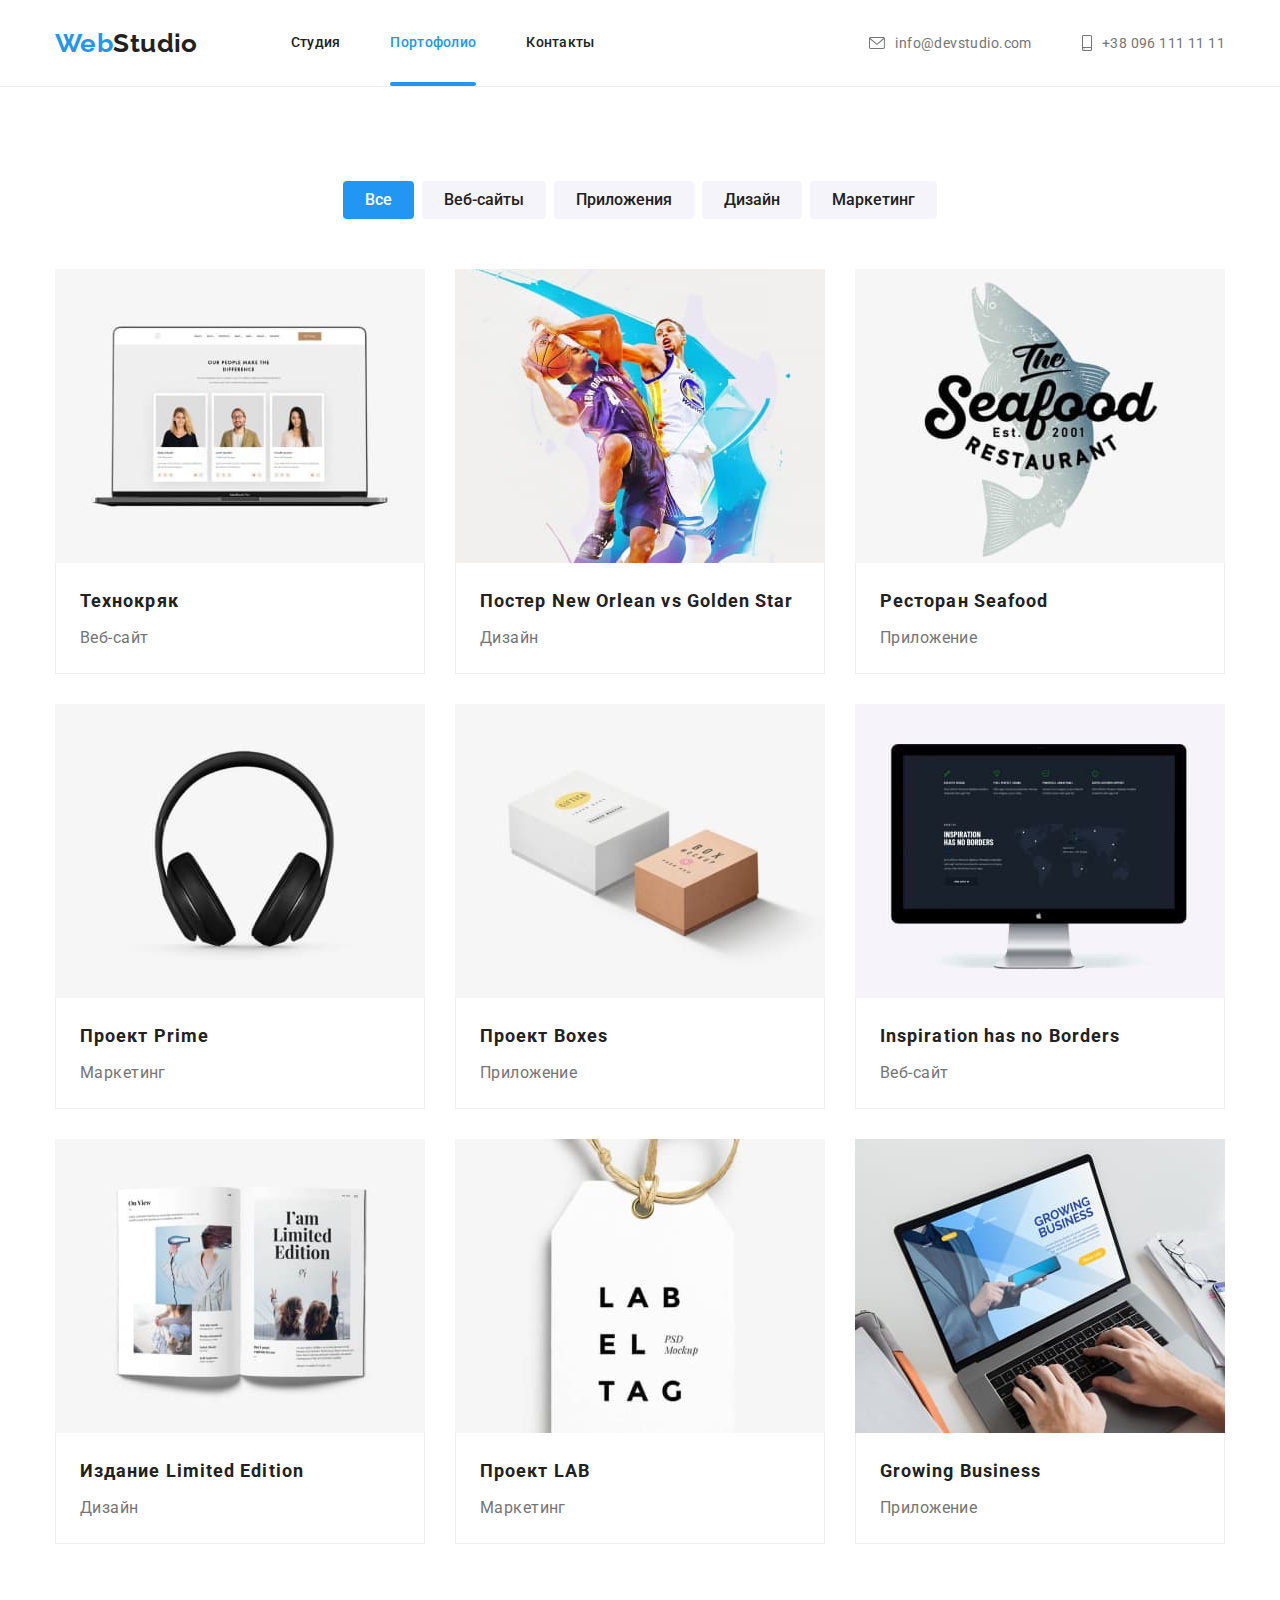
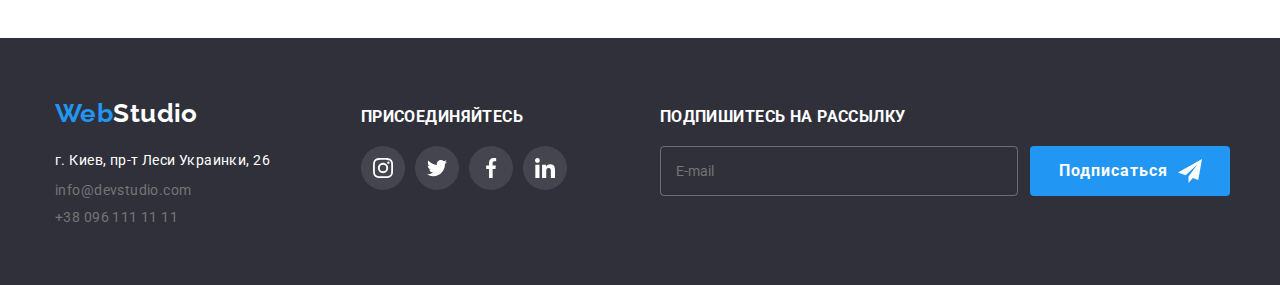
==== portfolio.html @ 889b4011 "Initial commit" ====
<!DOCTYPE html>
<html lang="ru">
  <head>
    <meta charset="UTF-8" />
    <meta http-equiv="X-UA-Compatible" content="IE=edge" />
    <meta name="viewport" content="width=device-width, initial-scale=1.0" />
    <title>goit-markup-hw-07</title>

    <link rel="preconnect" href="https://fonts.googleapis.com" />
    <link rel="preconnect" href="https://fonts.gstatic.com" crossorigin />
    <link
      href="https://fonts.googleapis.com/css2?family=Raleway:wght@700&family=Roboto:wght@400;500;700;900&display=swap"
      rel="stylesheet"
    />
    <link
      rel="stylesheet"
      href="https://cdnjs.cloudflare.com/ajax/libs/modern-normalize/1.1.0/modern-normalize.min.css"
    />
    <link rel="stylesheet" href="css/main.min.css" />
  </head>
  <body>
    <header class="header-container" >
      <div class="header main-container">
      <a class="header__logo header-logo" href="./index.html"
        >Web<span class="header__logo--header">Studio</span></a
      >
      <ul class="nav-header">
        <li class="nav-header__item ">
          <a
            class="nav-header__link "
            href="./index.html"
            >Студия</a
          >
        </li>
        <li class="nav-header__item nav-header__item--current">
          <a class="nav-header__link nav-header__link--current" href="./portfolio.html">Портофолио</a>
        </li>
        <li class="nav-header__item">
          <a class="nav-header__link" href="#">Контакты</a>
        </li>
      </ul>
      <ul class="contacts">
        <li class="contacts__item">
          <a
            class="contacts__link contacts-link--primary-color"
            href="mailto:info@devstudio.com"
            ><svg class="contacts__icon" width="16" height="12">
              <use href="./images/icons.svg#icon-mail"></use>
            </svg>info@devstudio.com</a>
        </li>
        <li class="contacts__item">
          <a
            class="contacts__link contacts-link--primary-color"
            href="tel:+380961111111">
            <svg class="contacts__icon" width="10" height="16">
              <use href="./images/icons.svg#icon-smartphone"></use>
            </svg>
            +38 096 111 11 11</a>
        </li>
      </ul>
      </div>
    </header>
    <main>
      <section class="section">
        <div class="main-container">
        <h1 class="hidden">Примеры работ</h1>
        <ul class="filter-button-list">
          <li class="filter-button__item">
            <button class="btn filter-button filter-button--active" type="button">
              Все</button>
          </li>
          <li class="filter-button__item">
            <button class="btn filter-button" type="button">
              Веб-сайты</button>
          </li>
          <li class="filter-button__item">
            <button class="btn filter-button" type="button">
              Приложения</button>
          </li>
          <li class="filter-button__item">
            <button class="btn filter-button" type="button">
              Дизайн</button>
          </li>
          <li class="filter-button__item">
            <button class="btn filter-button" type="button">
              Маркетинг</button>
          </li>
        </ul>
        <ul class="filter">
          <li class="filter-item ">
           <div class="submenu">
              <img
                class="submenu__img"
                src="./images/techno.jpg"
                alt="Технокряк"
                width="370"
              />
              <p class="submenu__text">
                Ресурс предлагает комплексные предложения с разным уровнем
                функционала и сервисов. Все это позволит посетителю получить
                исчерпывающие сведения о компании или частном лице.
              </p>
            </div>
            <div class="filter-item-text__container">
              <h3 class="filter__title">Технокряк</h3>
              <p class="filter__text">Веб-сайт</p>
            </div>
         </li>
         <li class="filter-item ">
          <div class="submenu">
             <img
             class="submenu__img"
             src="./images/new-orlean.jpg"
             alt="Постер New Orlean"
             width="370"
             />
             <p class="submenu__text">
              Ресурс предлагает комплексные предложения с разным уровнем
              функционала и сервисов. Все это позволит посетителю получить
              исчерпывающие сведения о компании или частном лице.
             </p>
           </div>
           <div class="filter-item-text__container">
             <h3 class="filter__title">Постер New Orlean vs Golden Star</h3>
             <p class="filter__text">Дизайн</p>
           </div>
        </li>
        <li class="filter-item ">
          <div class="submenu">
             <img
             class="submenu__img"
             src="./images/seafood.jpg"
             alt="Ресторан Seafood"
             width="370"
             />
             <p class="submenu__text">
              Ресурс предлагает комплексные предложения с разным уровнем
              функционала и сервисов. Все это позволит посетителю получить
              исчерпывающие сведения о компании или частном лице.
             </p>
           </div>
           <div class="filter-item-text__container">
             <h3 class="filter__title">Ресторан Seafood</h3>
             <p class="filter__text">Приложение</p>
           </div>
        </li>
        <li class="filter-item ">
          <div class="submenu">
             <img
             class="submenu__img"
             src="./images/prime.jpg"
             alt="Наушники Prime"
             width="370"
             />
             <p class="submenu__text">
              Ресурс предлагает комплексные предложения с разным уровнем
              функционала и сервисов. Все это позволит посетителю получить
              исчерпывающие сведения о компании или частном лице.
             </p>
           </div>
           <div class="filter-item-text__container">
             <h3 class="filter__title">Проект Prime</h3>
             <p class="filter__text">Маркетинг</p>
           </div>
        </li>
        <li class="filter-item ">
          <div class="submenu">
             <img
             class="submenu__img"
             src="./images/boxes.jpg"
             alt="Проект Boxes"
             width="370"
             />
             <p class="submenu__text">
              Ресурс предлагает комплексные предложения с разным уровнем
              функционала и сервисов. Все это позволит посетителю получить
              исчерпывающие сведения о компании или частном лице.
             </p>
           </div>
           <div class="filter-item-text__container">
             <h3 class="filter__title">Проект Boxes</h3>
             <p class="filter__text">Приложение</p>
           </div>
        </li>
        <li class="filter-item ">
          <div class="submenu">
             <img
             class="submenu__img"
             src="./images/inspiration.jpg"
             alt="Inspiration"
             width="370"
             />
             <p class="submenu__text">
              Ресурс предлагает комплексные предложения с разным уровнем
              функционала и сервисов. Все это позволит посетителю получить
              исчерпывающие сведения о компании или частном лице.
             </p>
           </div>
           <div class="filter-item-text__container">
             <h3 class="filter__title">Inspiration has no Borders</h3>
             <p class="filter__text">Веб-сайт</p>
           </div>
        </li>
        <li class="filter-item ">
          <div class="submenu">
             <img
             class="submenu__img"
             src="./images/limited.jpg"
             alt="Издание Limited"
             width="370"
             />
             <p class="submenu__text">
              Ресурс предлагает комплексные предложения с разным уровнем
              функционала и сервисов. Все это позволит посетителю получить
              исчерпывающие сведения о компании или частном лице.
             </p>
           </div>
           <div class="filter-item-text__container">
             <h3 class="filter__title">Издание Limited Edition</h3>
             <p class="filter__text">Дизайн</p>
           </div>
        </li>
        <li class="filter-item">
          <div class="submenu">
             <img
             class="submenu__img"
             src="./images/lab.jpg"
             alt="Lab"
             width="370"
             />
             <p class="submenu__text">
              Ресурс предлагает комплексные предложения с разным уровнем
              функционала и сервисов. Все это позволит посетителю получить
              исчерпывающие сведения о компании или частном лице.
             </p>
           </div>
           <div class="filter-item-text__container">
             <h3 class="filter__title">Проект LAB</h3>
             <p class="filter__text">Маркетинг</p>
           </div>
        </li>
        <li class="filter-item ">
          <div class="submenu">
             <img
             class="submenu__img"
             src="./images/growing.jpg"
             alt="Growing"
             width="370"
             />
             <p class="submenu__text">
              Ресурс предлагает комплексные предложения с разным уровнем
              функционала и сервисов. Все это позволит посетителю получить
              исчерпывающие сведения о компании или частном лице.
             </p>
           </div>
           <div class="filter-item-text__container">
             <h3 class="filter__title">Growing Business</h3>
             <p class="filter__text">Приложение</p>
           </div>
        </li>
        </ul>
      </div>
      </section>
    </main>
    <footer class="footer">
      <div class="main-container footer-container"> 
        <div class="footer__left">
        <a class="header__logo header-logo footer_logo" href="./index.html"
          >Web<span class="header__logo--footer">Studio</span></a>
          <address class="adress">
            <ul  class="adress__list">
              <li class="adress__item">
                <a
                  class="address__link contacts-link--secondary-color"
                  href="https://goo.gl/maps/z2ZEgG6TqX1STKma6"
                  target="_blank"
                  rel="noopener
            noreferrer"
                >
                  г. Киев, пр-т Леси Украинки, 26
                </a>
              </li>
              <li class="adress__item">
                <a
                class="contacts__link 
                footer__link"
                href="mailto:info@devstudio.com">
                info@devstudio.com
              </a>
              </li>
              <li class="adress__item">
                <a class="contacts__link 
                footer__link" href="tel:+380961111111">
              +38 096 111 11 11
              </a>
              </li>
            </ul>
          </address>
      </div>
      <div class="subscribe-container">
        <h3 class="subscribe__title">Присоединяйтесь</h3>
        <ul class="social">
          <li class="social__items">
            <a class="social__links social__links--border" href="">
              <svg class="icons footer__icons--fill" width="20" height="20">
                <use href="./images/icons.svg#icon-instagram"></use>
              </svg>
            </a>
          </li>
          <li class="social__items">
              <a class="social__links social__links--border" href="">
                <svg class="icons footer__icons--fill" width="20" height="20">
                  <use href="./images/icons.svg#icon-twitter"></use>
                </svg>
              </a>
            </li>
            <li class="social__items">
              <a class="social__links social__links--border" href="">
                <svg class="icons footer__icons--fill" width="20" height="20">
                  <use href="./images/icons.svg#icon-facebook"></use>
                </svg>
              </a>
            </li>
            <li class="social__items">
              <a class="social__links social__links--border" href="">
              <svg class="icons footer__icons--fill" width="20" height="20">
                <use href="./images/icons.svg#icon-linkedin"></use>
              </svg>
            </a>
          </li>
        </ul>
      </div>
      <div class="form-container">
        <h3 class="subscribe__title">Подпишитесь на рассылку</h3>
        <form class="footer-form">
          <label class="footer-form__label">
            <input
              class="footer-form__input"
              type="email"
              name="user-mail"
              placeholder="E-mail"
            />
          </label>
          <button class="btn form__button" type="submit">
            <span class="button__text">Подписаться</span>
            <svg class="button__icon" width="24" height="24">
              <use href="./images/icons.svg#icon-telegram"></use>
            </svg>
          </button>
        </form>
      </div>
      </div>
      </footer>
  </body>
</html>
---- css/main.min.css ----
body{margin:0;font-family:"Roboto",sans-serif;font-size:14px;color:#212121;background-color:#ffffff;letter-spacing:0.03em}h1,h2,h3,h4,h5,h6,p{margin-top:0}a{margin:0;padding:0;text-decoration:none}ul{list-style-type:none;margin:0;padding:0}.icon{fill:currentColor}li{padding:0;margin:0}.main-container{width:1200px;padding-left:15px;padding-right:15px;margin:0 auto}.header-container{border-bottom:1px solid #ececec}.header{display:flex;align-items:center}.header-logo{padding-top:25px;padding-bottom:25px;margin-right:93px}.header__logo{display:block;font-family:Raleway;font-weight:700;font-size:26px;line-height:1.19;text-align:left;color:#2196f3}.header__logo--header{color:#212121}.nav-header{display:flex;justify-items:center;align-items:center}.nav-header__item:not(:last-child){margin-right:50px}.nav-header__link{display:flex;padding-top:35px;padding-bottom:35px;font-weight:500;font-size:14px;line-height:1.14;text-align:left;letter-spacing:0.02em;color:#212121;transition:color 250ms cubic-bezier(0.4, 0, 0.2, 1)}.nav-header__link--current{flex-direction:column;position:relative;color:#2196f3;font-weight:500}.nav-header__link--current::after{content:'';position:absolute;bottom:0;width:100%;height:4px;background-color:#2196f3;border-radius:2px}.nav-header__link:hover,.nav-header__link:focus{color:#2196f3}.contacts{display:flex;justify-content:space-between;align-items:center;margin-left:auto}.contacts__item{display:flex;align-items:center;justify-content:center}.contacts__item:not(:last-child){margin-right:50px}.contacts__link{display:inline-flex;align-items:center;padding:32px 0}.contacts-link--primary-color{color:#757575;transition:color 250ms cubic-bezier(0.4, 0, 0.2, 1)}.contacts__icon{fill:currentColor;margin-right:10px}.contacts__link:hover,.contacts__link:focus{color:#2196f3}.hero-section{max-width:1600px;margin:0 auto;background:linear-gradient(rgba(47,48,58,0.4), rgba(47,48,58,0.4)),url("../images/hero-background.jpg");background-repeat:no-repeat;background-size:cover;background-position:top;padding:200px 0;text-align:center}.hero__title{color:#ffffff;font-size:44px;font-weight:900;text-transform:uppercase;line-height:1.36;text-align:center;letter-spacing:0.06em;margin-left:auto;margin-right:auto;margin-bottom:30px;width:696px}.btn{border-radius:4px;cursor:pointer;border:none}.hero__btn{width:200px;height:50px}.hero__btn--colors-fonts{background-color:#2196f3;color:white;font-size:16px;font-weight:700;line-height:1.87;letter-spacing:0.06em;transition:background-color 250ms cubic-bezier(0.4, 0, 0.2, 1)}.hero__btn:hover,.hero__btn:focus{background-color:#188ce8}.benefits{display:flex;justify-content:center;align-items:center}.hidden{appearance:none;position:absolute;position:absolute;white-space:nowrap;width:1px;height:1px;overflow:hidden;border:0;padding:0;clip:rect(0 0 0 0);clip-path:inset(50%);margin:-1px}.benefits-section{text-align:center;padding-top:94px}.benefits__items:not(:last-child){margin-right:30px}.benefits__container{display:flex;width:270px;height:120px;background-color:#f5f4fa;margin-bottom:30px;justify-content:center;align-items:center}.benefits__title{font-size:14px;text-transform:uppercase;line-height:1.14;text-align:left;margin-bottom:10px}.benefits__text{color:#757575;line-height:1.71;text-align:left}.section{padding:94px 0}.section__title--big{font-size:36px;text-align:center;line-height:1.16;margin-bottom:50px}.section__title{display:flex;margin-bottom:50px;align-items:center;margin:0 auto;font-size:14px;line-height:1.16;text-align:center}.section__title--tranform{text-transform:uppercase;color:#ffffff}.section__list{display:flex;justify-content:center}.section__item:not(:last-child){margin-right:30px}.section__item{position:relative}.section__img{display:block}.section__container{display:flex;position:absolute;bottom:0;width:100%;height:70px;background-color:rgba(47,48,58,0.8)}.team{background-color:#f5f4fa;padding-top:94px;padding-bottom:94px}.team__list{display:flex;justify-content:center}.team__item{border-bottom-left-radius:4px;border-bottom-right-radius:4px;background-color:#ffffff;box-shadow:0px 1px 3px rgba(0,0,0,0.12),0px 1px 1px rgba(0,0,0,0.14),0px 2px 1px rgba(0,0,0,0.2)}.team__container{padding:30px}.team__item:not(:last-child){margin-right:30px}.section__title--team{color:#212121;font-size:16px;text-align:center;font-weight:500;line-height:1.16;margin-bottom:10px}.section__text{color:#757575;font-size:16px;font-weight:400;text-align:center;line-height:1.18}.social{display:flex;justify-content:center;margin-top:16px}.social__items:not(:last-child){margin-right:10px}.social__links{display:flex;width:44px;height:44px;justify-content:center;align-items:center;outline-style:none;border-style:none;border-radius:50%;transition-property:background-color;transition-duration:250ms;transition-timing-function:cubic-bezier(0.4, 0, 0.2, 1)}.icons{fill:#afb1b8}.social__links:hover,.social__links:focus{outline-style:none;border-style:none;border-radius:50%;background-color:#2196f3}.social__links:hover .icons,.social__links:focus .icons{fill:#ffffff}.clients__list{display:flex;justify-content:center}.clients__item:not(:last-child){margin-right:30px}.clients__link{display:flex;width:170px;height:92px;justify-content:center;align-items:center;border:1px solid #afb1b8;border-radius:2px;transition-property:border-color;transition-duration:250ms;transition-timing-function:cubic-bezier(0.4, 0, 0.2, 1)}.clients__icon{fill:#afb1b8;transition-property:fill;transition-duration:250ms;transition-timing-function:cubic-bezier(0.4, 0, 0.2, 1)}.clients__link:hover,.clients__link:focus{border-color:#2196f3}.clients__link:hover .clients__icon,.clients__link:focus .clients__icon{fill:#2196f3}.footer{margin:0 auto;background-color:#2f303a;padding:60px 0}.footer-container{display:flex;align-items:baseline}.footer_logo{padding:0;margin-bottom:20px}.header__logo--footer{color:#ffffff}.footer__link{padding:0;color:#757575;font-style:normal;font-weight:400}.footer__left{margin-right:70px}.adress__item:not(:last-child){margin-bottom:10px}.address__link{text-decoration:none;font-style:normal}.contacts-link--secondary-color{display:block;color:#ffffff;font-size:14px;font-weight:400;line-height:1.71;font-style:normal}.subscribe__title{color:#ffffff;text-transform:uppercase;margin-bottom:20px}.social__links--border{background-color:rgba(255,255,255,0.1);border-radius:50%}.footer__icons--fill{fill:#ffff}.form-container{margin-left:93px}.footer-form{display:flex}.footer-form__label{display:flex}.footer-form__input{display:block;margin-right:12px;width:358px;background-color:transparent;border:1px solid rgba(255,255,255,0.3);color:#ffff;border-radius:4px;padding:15px}.form__button{position:relative;background-color:#2196f3;width:200px;height:50px;display:flex;justify-content:center;align-items:center;color:white;font-size:16px;font-weight:700;border-radius:4px;cursor:pointer;line-height:1.87;letter-spacing:0.06em;border:none;transition-property:background-color;transition-duration:250ms;transition-timing-function:cubic-bezier(0.4, 0, 0.2, 1)}.button__text{padding:10px 62px 10px 29px}.button__icon{position:absolute;top:13px;right:28px;fill:#ffff}.form__button:hover,.form__button:focus{background-color:#188ce8}.filter-button-list{display:flex;justify-content:center;margin-bottom:50px}.filter-button__item:not(:last-child){margin-right:8px}.filter-button{color:#212121;background-color:#f5f4fa;border-radius:4px;font-size:16px;font-weight:500;line-height:1.62;padding:6px 22px;border:none;transition:color 250ms cubic-bezier(0.4, 0, 0.2, 1),background-color 250ms cubic-bezier(0.4, 0, 0.2, 1),box-shadow 250ms cubic-bezier(0.4, 0, 0.2, 1)}.filter-button--active{color:white;background-color:#2196f3}.filter-button:hover,.filter-button:focus{color:white;background-color:#2196f3;box-shadow:0 2px 2px 0 rgba(0,0,0,0.423);outline:none}.filter{display:flex;flex-wrap:wrap;justify-content:space-between}.filter-item{transition-property:box-shadow;transition-duration:250ms;transition-timing-function:cubic-bezier(0.4, 0, 0.2, 1)}.filter-item:nth-child(n+4){margin-top:30px}.submenu{position:relative;background-color:rgba(33,150,243,0.9);overflow:hidden}.submenu__img{display:block}.submenu__text{position:absolute;left:0;top:100%;width:100%;transform:translateY(0);padding:63px 24px;font-size:18px;line-height:1.5;text-align:left;letter-spacing:0.03em;color:#ffffff;background-color:rgba(33,150,243,0.9);transition-property:transform;transition-duration:250ms;transition-timing-function:cubic-bezier(0.4, 0, 0.2, 1)}.filter-item-text__container{padding:20px 24px;border-bottom:1px solid #eee;border-left:1px solid #eee;border-right:1px solid #eee}.filter__title{font-size:18px;line-height:2;letter-spacing:0.06em;margin-bottom:4px}.filter__text{color:#757575;font-size:16px;line-height:1.87;margin-bottom:0}.filter-item:hover{box-shadow:0 2px 2px 0 rgba(0,0,0,0.423)}.filter-item:hover .submenu__text{transform:translateY(-100%)}.backdrop{position:fixed;top:0;left:0;width:100%;height:100%;background-color:rgba(0,0,0,0.2);transition:opacity 250ms cubic-bezier(0.4, 0, 0.2, 1),visibility 250ms cubic-bezier(0.4, 0, 0.2, 1)}.backdrop.is-hidden{opacity:0;pointer-events:none}.modal{position:absolute;left:50%;top:50%;transform:translate(-50%, -50%);width:528px;max-height:581px;padding:40px;opacity:1;visibility:visible;background-color:#ffffff}.modal__button{position:absolute;top:8px;right:8px;display:flex;width:30px;height:30px;justify-content:center;align-items:center;cursor:pointer;background-color:#fff;border-radius:50%;border-color:rgba(0,0,0,0.1)}.modal__icon{transition-property:fill;transition-duration:250ms;transition-timing-function:cubic-bezier(0.4, 0, 0.2, 1)}.modal__button:hover .modal__icon,.modal__button:focus .modal__icon{fill:#2196f3}.form__title{display:flex;margin-bottom:12px;font-size:20px;line-height:1.15;text-align:center;letter-spacing:0.03em;justify-content:center}.form-label{position:relative;display:flex;flex-direction:column;width:448px;margin-bottom:10px}.form-label__text{display:block;color:#757575;margin-bottom:4px;font-size:12px;line-height:1.1;text-align:left;letter-spacing:0.01em}.form-label__input{padding:12px;padding-left:42px;border:1px solid rgba(33,33,33,0.2);border-radius:4px;transition:border-color 250ms cubic-bezier(0.4, 0, 0.2, 1);outline:none}.form-label__icon{position:absolute;bottom:14px;left:14px}.form-label:hover,.form-label:focus{border-color:#2196f3}.form-label:hover .form-label__icon{fill:#2196f3}.form-label__input:focus{border-color:#2196f3}.form-label__input:focus+.form-label__icon{fill:#2196f3}textarea{resize:none}.form-textarea{display:flex;flex-direction:column;width:448px;margin-bottom:20px}.form-textarea__text{width:448px;height:116px;padding:12px 16px;border:1px solid rgba(33,33,33,0.2);border-radius:4px;transition:border-color 250ms cubic-bezier(0.4, 0, 0.2, 1);outline:none}.form-textarea:hover .form-textarea__text{border-color:#2196f3}.form-textarea__text:focus{border-color:#2196f3}.form-checkbox{padding:0;margin-top:0;position:relative;display:flex;justify-content:center;align-items:center;margin-bottom:30px}.checkbox{appearance:none;position:absolute;position:absolute;white-space:nowrap;width:1px;height:1px;overflow:hidden;border:0;padding:0;clip:rect(0 0 0 0);clip-path:inset(50%);margin:-1px}.checkbox__icon{border-radius:2px;border:2px solid #212121;fill:#ffff;margin-right:8px;transition:background-color 250ms cubic-bezier(0.4, 0, 0.2, 1),border 250ms cubic-bezier(0.4, 0, 0.2, 1)}.checkbox__text{padding:0;font-size:14px;line-height:1.7;text-align:left;letter-spacing:0.03em;color:#757575}.checkbox__link{text-decoration:underline;color:#2196f3}.checkbox:checked+.checkbox__icon{fill:#ffff;background-color:#2196f3;border-radius:2px;border:none}.checkbox:focus+.checkbox__icon{border-color:#188ce8}.form__button--submit{background-color:#2196f3;width:200px;height:50px;display:flex;justify-content:center;align-items:center;margin:0 auto;color:white;font-size:16px;font-weight:700;border-radius:4px;cursor:pointer;line-height:1.87;letter-spacing:0.06em;border:none;transition-property:background-color;transition-duration:250ms;transition-timing-function:cubic-bezier(0.4, 0, 0.2, 1)}.form__button--submit:hover,.form__button--submit:focus{background-color:#188ce8}
/*# sourceMappingURL=main.min.css.map */
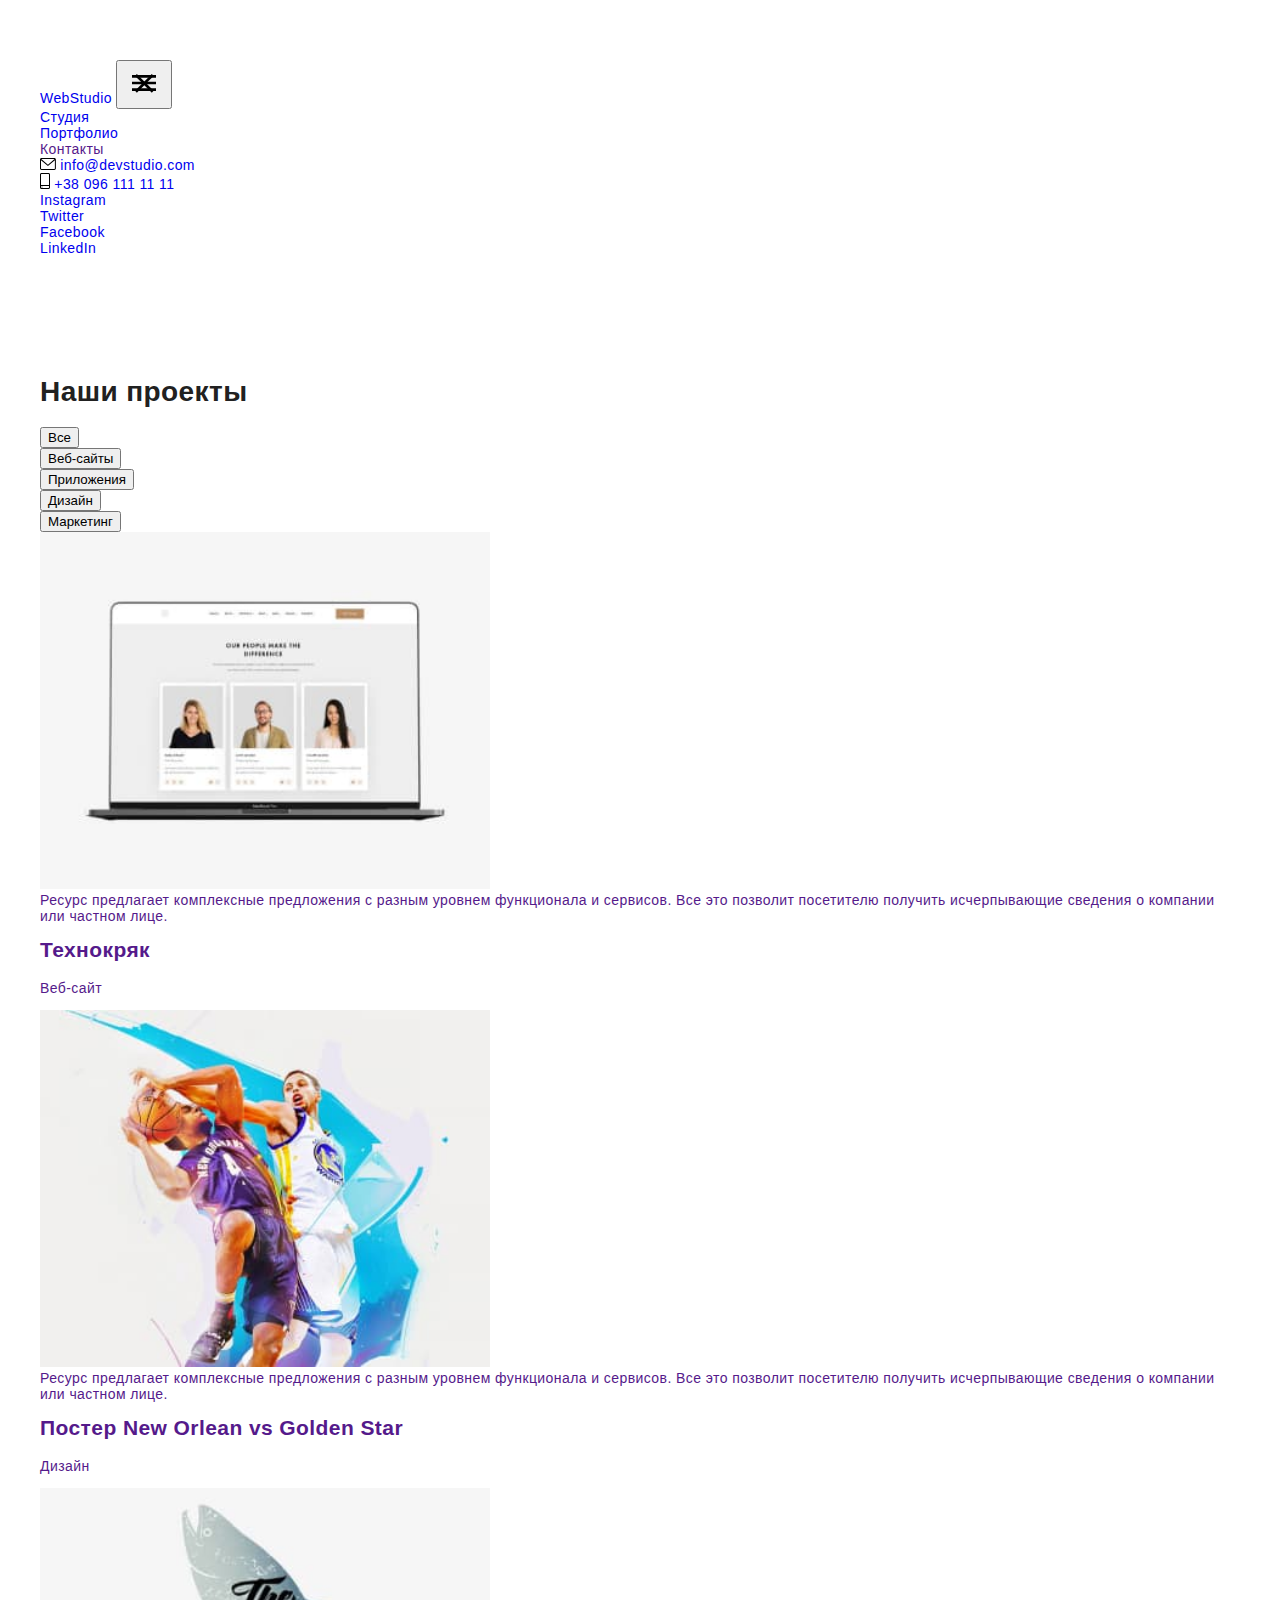
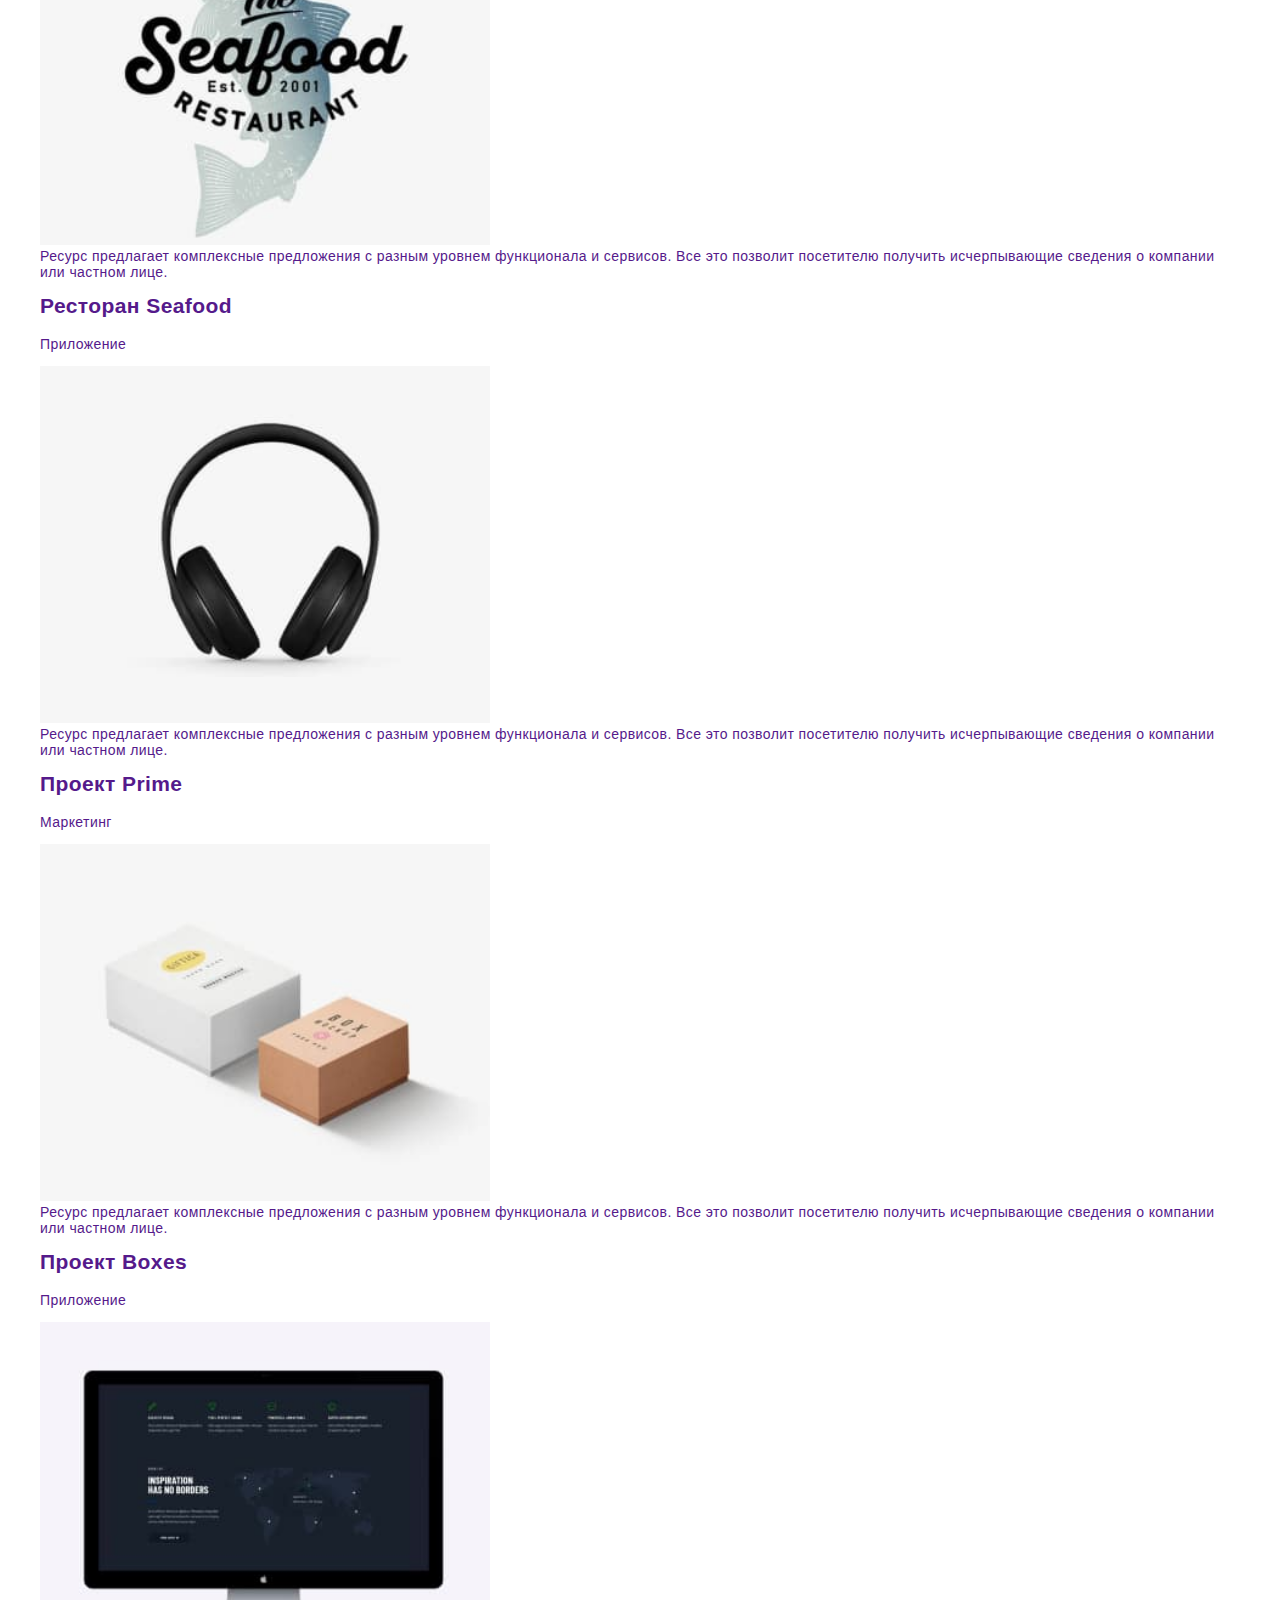
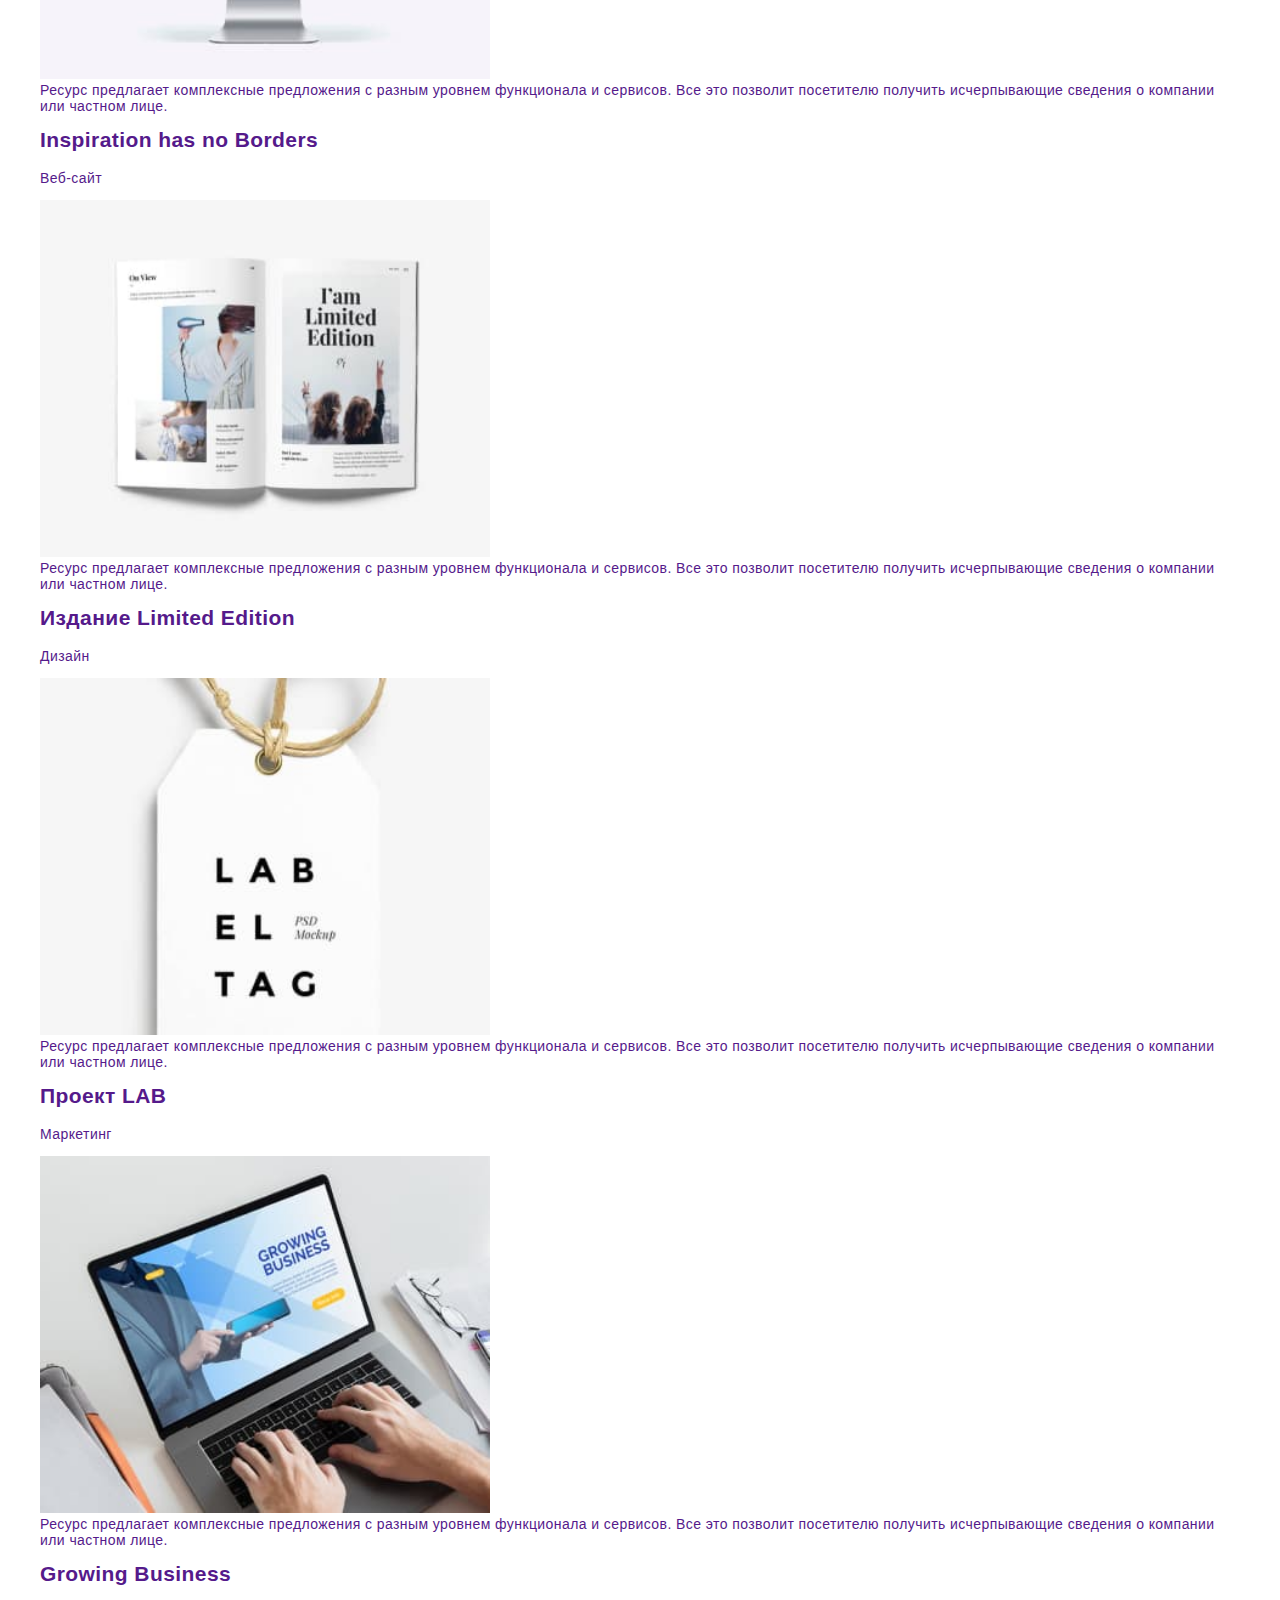
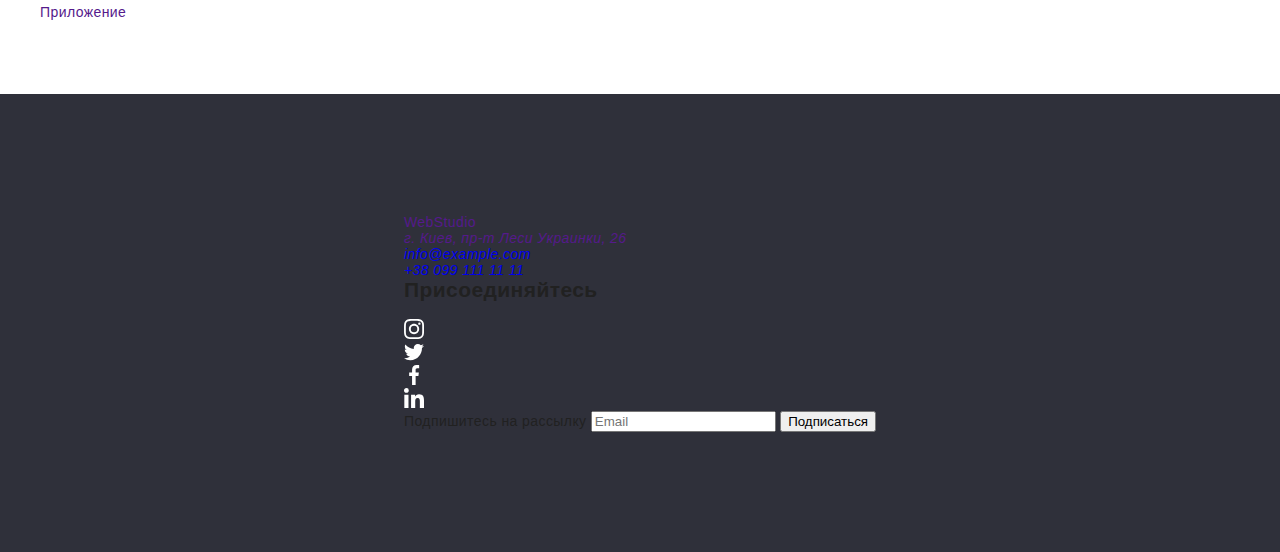
==== commit f41feab1: "final 2" ====
--- a/portfolio.html
+++ b/portfolio.html
@@ -4,352 +4,332 @@
     <meta charset="UTF-8" />
     <meta http-equiv="X-UA-Compatible" content="IE=edge" />
     <meta name="viewport" content="width=device-width, initial-scale=1.0" />
-    <title>goit-markup-hw-07</title>
-
-    <link rel="preconnect" href="https://fonts.googleapis.com" />
-    <link rel="preconnect" href="https://fonts.gstatic.com" crossorigin />
-    <link
-      href="https://fonts.googleapis.com/css2?family=Raleway:wght@700&family=Roboto:wght@400;500;700;900&display=swap"
-      rel="stylesheet"
-    />
-    <link
-      rel="stylesheet"
-      href="https://cdnjs.cloudflare.com/ajax/libs/modern-normalize/1.1.0/modern-normalize.min.css"
-    />
-    <link rel="stylesheet" href="css/main.min.css" />
+    <title>WebStudio</title>
+
+    <link rel="stylesheet" href="./css/main.min.css" />
   </head>
-  <body>
-    <header class="header-container" >
-      <div class="header main-container">
-      <a class="header__logo header-logo" href="./index.html"
-        >Web<span class="header__logo--header">Studio</span></a
-      >
-      <ul class="nav-header">
-        <li class="nav-header__item ">
-          <a
-            class="nav-header__link "
-            href="./index.html"
-            >Студия</a
-          >
-        </li>
-        <li class="nav-header__item nav-header__item--current">
-          <a class="nav-header__link nav-header__link--current" href="./portfolio.html">Портофолио</a>
-        </li>
-        <li class="nav-header__item">
-          <a class="nav-header__link" href="#">Контакты</a>
-        </li>
-      </ul>
-      <ul class="contacts">
-        <li class="contacts__item">
-          <a
-            class="contacts__link contacts-link--primary-color"
-            href="mailto:info@devstudio.com"
-            ><svg class="contacts__icon" width="16" height="12">
-              <use href="./images/icons.svg#icon-mail"></use>
-            </svg>info@devstudio.com</a>
-        </li>
-        <li class="contacts__item">
-          <a
-            class="contacts__link contacts-link--primary-color"
-            href="tel:+380961111111">
-            <svg class="contacts__icon" width="10" height="16">
-              <use href="./images/icons.svg#icon-smartphone"></use>
-            </svg>
-            +38 096 111 11 11</a>
-        </li>
-      </ul>
-      </div>
-    </header>
+
+  <body data-body>
+      <!-- Хедер -->
+      <header class="page-header">
+        <div class="container page-header__container">
+          <nav class="container__nav">
+            <a href="./index.html" class="container__logo"
+              >Web<span class="container__accent">Studio</span></a
+            >
+  
+            <!-- Выпадающее меню -->
+  
+            <button
+              type="button"
+              class="menu-button"
+              aria-expanded="false"
+              aria-controls="menu-container"
+              data-menu-button
+            >
+              <svg
+                class="menu-button__svg"
+                width="40"
+                height="40"
+                aria-label="Переключательно мобильного меню"
+              >
+                <use class="icon-cross" href="./images/mobile_menu.svg#icon-cross_menu"></use>
+                <use class="icon-burger" href="./images/mobile_menu.svg#icon-burger_menu"></use>
+              </svg>
+            </button>
+  
+            <div class="menu-container" id="menu-container" data-menu>
+              <ul class="navigation">
+                <li class="navigation__item">
+                  <a href="./index.html" class="navigation__link">Студия</a>
+                </li>
+                <li class="navigation__item  navigation__item--strip">
+                  <a href="./portfolio.html" class="navigation__link  navigation__link--current">Портфолио</a>
+                </li>
+                <li class="navigation__item"><a href="" class="navigation__link">Контакты</a></li>
+              </ul>
+  
+              <div class="contact-container">
+                <ul class="contact">
+                  <li class="contact__item">
+                    <div class="contact__icon">
+                      <a href="mailto:info@devstudio.com" class="contact__link contact__link--mail">
+                        <svg width="16" height="12" class="contact__svg contact__svg--envelope">
+                          <use href="./images/phone-env.svg#icon-envelope"></use>
+                        </svg>
+                        info@devstudio.com</a
+                      >
+                    </div>
+                  </li>
+                  <li class="contact__item">
+                    <div class="contact__icon">
+                      <a href="tel:+380961111111" class="contact__link contact__link--phone">
+                        <svg width="10" height="16" class="contact__svg contact__svg--phone">
+                          <use href="./images/phone-env.svg#icon-smartphone"></use>
+                        </svg>
+                        +38 096 111 11 11</a
+                      >
+                    </div>
+                  </li>
+                </ul>
+    
+                <ul class="mobile-networks">
+                  <li class="mobile-networks__item"><a href="https://www.instagram.com/" target="_blank" rel="noopener" class="mobile-networks__link">Instagram</a></li>
+                  <li class="mobile-networks__item"><a href="https://twitter.com/" target="_blank" rel="noopener" class="mobile-networks__link">Twitter</a></li>
+                  <li class="mobile-networks__item"><a href="https://uk-ua.facebook.com/" target="_blank" rel="noopener" class="mobile-networks__link">Facebook</a></li>
+                  <li class="mobile-networks__item"><a href="https://ru.linkedin.com/" target="_blank" rel="noopener" class="mobile-networks__link">LinkedIn</a></li>
+                </ul>
+              </div>
+            </div> 
+          </nav>
+        </div>
+      </header>
+
     <main>
-      <section class="section">
-        <div class="main-container">
-        <h1 class="hidden">Примеры работ</h1>
-        <ul class="filter-button-list">
-          <li class="filter-button__item">
-            <button class="btn filter-button filter-button--active" type="button">
-              Все</button>
-          </li>
-          <li class="filter-button__item">
-            <button class="btn filter-button" type="button">
-              Веб-сайты</button>
-          </li>
-          <li class="filter-button__item">
-            <button class="btn filter-button" type="button">
-              Приложения</button>
-          </li>
-          <li class="filter-button__item">
-            <button class="btn filter-button" type="button">
-              Дизайн</button>
-          </li>
-          <li class="filter-button__item">
-            <button class="btn filter-button" type="button">
-              Маркетинг</button>
-          </li>
-        </ul>
-        <ul class="filter">
-          <li class="filter-item ">
-           <div class="submenu">
-              <img
-                class="submenu__img"
-                src="./images/techno.jpg"
-                alt="Технокряк"
-                width="370"
-              />
-              <p class="submenu__text">
-                Ресурс предлагает комплексные предложения с разным уровнем
-                функционала и сервисов. Все это позволит посетителю получить
-                исчерпывающие сведения о компании или частном лице.
-              </p>
-            </div>
-            <div class="filter-item-text__container">
-              <h3 class="filter__title">Технокряк</h3>
-              <p class="filter__text">Веб-сайт</p>
-            </div>
-         </li>
-         <li class="filter-item ">
-          <div class="submenu">
-             <img
-             class="submenu__img"
-             src="./images/new-orlean.jpg"
-             alt="Постер New Orlean"
-             width="370"
-             />
-             <p class="submenu__text">
-              Ресурс предлагает комплексные предложения с разным уровнем
-              функционала и сервисов. Все это позволит посетителю получить
-              исчерпывающие сведения о компании или частном лице.
-             </p>
-           </div>
-           <div class="filter-item-text__container">
-             <h3 class="filter__title">Постер New Orlean vs Golden Star</h3>
-             <p class="filter__text">Дизайн</p>
-           </div>
-        </li>
-        <li class="filter-item ">
-          <div class="submenu">
-             <img
-             class="submenu__img"
-             src="./images/seafood.jpg"
-             alt="Ресторан Seafood"
-             width="370"
-             />
-             <p class="submenu__text">
-              Ресурс предлагает комплексные предложения с разным уровнем
-              функционала и сервисов. Все это позволит посетителю получить
-              исчерпывающие сведения о компании или частном лице.
-             </p>
-           </div>
-           <div class="filter-item-text__container">
-             <h3 class="filter__title">Ресторан Seafood</h3>
-             <p class="filter__text">Приложение</p>
-           </div>
-        </li>
-        <li class="filter-item ">
-          <div class="submenu">
-             <img
-             class="submenu__img"
-             src="./images/prime.jpg"
-             alt="Наушники Prime"
-             width="370"
-             />
-             <p class="submenu__text">
-              Ресурс предлагает комплексные предложения с разным уровнем
-              функционала и сервисов. Все это позволит посетителю получить
-              исчерпывающие сведения о компании или частном лице.
-             </p>
-           </div>
-           <div class="filter-item-text__container">
-             <h3 class="filter__title">Проект Prime</h3>
-             <p class="filter__text">Маркетинг</p>
-           </div>
-        </li>
-        <li class="filter-item ">
-          <div class="submenu">
-             <img
-             class="submenu__img"
-             src="./images/boxes.jpg"
-             alt="Проект Boxes"
-             width="370"
-             />
-             <p class="submenu__text">
-              Ресурс предлагает комплексные предложения с разным уровнем
-              функционала и сервисов. Все это позволит посетителю получить
-              исчерпывающие сведения о компании или частном лице.
-             </p>
-           </div>
-           <div class="filter-item-text__container">
-             <h3 class="filter__title">Проект Boxes</h3>
-             <p class="filter__text">Приложение</p>
-           </div>
-        </li>
-        <li class="filter-item ">
-          <div class="submenu">
-             <img
-             class="submenu__img"
-             src="./images/inspiration.jpg"
-             alt="Inspiration"
-             width="370"
-             />
-             <p class="submenu__text">
-              Ресурс предлагает комплексные предложения с разным уровнем
-              функционала и сервисов. Все это позволит посетителю получить
-              исчерпывающие сведения о компании или частном лице.
-             </p>
-           </div>
-           <div class="filter-item-text__container">
-             <h3 class="filter__title">Inspiration has no Borders</h3>
-             <p class="filter__text">Веб-сайт</p>
-           </div>
-        </li>
-        <li class="filter-item ">
-          <div class="submenu">
-             <img
-             class="submenu__img"
-             src="./images/limited.jpg"
-             alt="Издание Limited"
-             width="370"
-             />
-             <p class="submenu__text">
-              Ресурс предлагает комплексные предложения с разным уровнем
-              функционала и сервисов. Все это позволит посетителю получить
-              исчерпывающие сведения о компании или частном лице.
-             </p>
-           </div>
-           <div class="filter-item-text__container">
-             <h3 class="filter__title">Издание Limited Edition</h3>
-             <p class="filter__text">Дизайн</p>
-           </div>
-        </li>
-        <li class="filter-item">
-          <div class="submenu">
-             <img
-             class="submenu__img"
-             src="./images/lab.jpg"
-             alt="Lab"
-             width="370"
-             />
-             <p class="submenu__text">
-              Ресурс предлагает комплексные предложения с разным уровнем
-              функционала и сервисов. Все это позволит посетителю получить
-              исчерпывающие сведения о компании или частном лице.
-             </p>
-           </div>
-           <div class="filter-item-text__container">
-             <h3 class="filter__title">Проект LAB</h3>
-             <p class="filter__text">Маркетинг</p>
-           </div>
-        </li>
-        <li class="filter-item ">
-          <div class="submenu">
-             <img
-             class="submenu__img"
-             src="./images/growing.jpg"
-             alt="Growing"
-             width="370"
-             />
-             <p class="submenu__text">
-              Ресурс предлагает комплексные предложения с разным уровнем
-              функционала и сервисов. Все это позволит посетителю получить
-              исчерпывающие сведения о компании или частном лице.
-             </p>
-           </div>
-           <div class="filter-item-text__container">
-             <h3 class="filter__title">Growing Business</h3>
-             <p class="filter__text">Приложение</p>
-           </div>
-        </li>
-        </ul>
-      </div>
+      <section class="portfolio-section">
+        <div class="container">
+          <h1 class="visually-hidden">Наши проекты</h1>
+          <ul class="buttons-list">
+            <li class="portfolio-section__item">
+              <button type="button" class="portfolio-section__button">Все</button>
+            </li>
+            <li class="portfolio-section__item"><button type="button" class="portfolio-section__button">Веб-сайты</button></li>
+            <li class="portfolio-section__item"><button type="button" class="portfolio-section__button">Приложения</button></li>
+            <li class="portfolio-section__item"><button type="button" class="portfolio-section__button">Дизайн</button></li>
+            <li class="portfolio-section__item"><button type="button" class="portfolio-section__button">Маркетинг</button></li>
+          </ul>
+
+          <ul class="grid">
+            <li class="grid__element">
+              <a href="" class="grid__link">
+                <div class="grid__box">
+                  <picture>
+                    <source srcset="./images/jpg/projects/pr1-desk.jpg 1x, ./images/jpg/projects/pr1-desk@2x.jpg 2x" media="(min-width: 1200px)">
+                    <source srcset="./images/jpg/projects/pr1-tab.jpg 1x, ./images/jpg/projects/pr1-tab@2x.jpg 2x" media="(min-width: 768px)">
+                    <source srcset="./images/jpg/projects/pr1-mob.jpg 1x, ./images/jpg/projects/pr1-mob@2x.jpg 2x" media="(max-width: 767px)">
+                    <img class="grid__img" src="./images/jpg/projects/pr1-mob.jpg" alt="Технокряк" width="450" />
+                  </picture>
+                  <p class="grid__overlay">Ресурс предлагает комплексные предложения с разным уровнем функционала и сервисов. Все это позволит посетителю получить исчерпывающие сведения о компании или частном лице.</p>
+                </div>
+                <div class="grid__description">
+                <h2 class="grid__title">Технокряк</h2>
+                <p class="grid__text">Веб-сайт</p>
+              </div>
+              </a>
+            </li>
+            <li class="grid__element">
+              <a href="" class="grid__link">
+                <div class="grid__box">
+                  <picture>
+                    <source srcset="./images/jpg/projects/pr2-desk.jpg 1x, ./images/jpg/projects/pr2-desk@2x.jpg 2x" media="(min-width: 1200px)">
+                    <source srcset="./images/jpg/projects/pr2-tab.jpg 1x, ./images/jpg/projects/pr2-tab@2x.jpg 2x" media="(min-width: 768px)">
+                    <source srcset="./images/jpg/projects/pr2-mob.jpg 1x, ./images/jpg/projects/pr2-mob@2x.jpg 2x" media="(max-width: 767px)">
+                    <img class="grid__img" src="./images/jpg/projects/pr2-mob.jpg" alt="Постер New Orlean vs Golden Star" width="450" />
+                  </picture>
+                  <p class="grid__overlay">Ресурс предлагает комплексные предложения с разным уровнем функционала и сервисов. Все это позволит посетителю получить исчерпывающие сведения о компании или частном лице.</p>
+                </div>
+                <div class="grid__description">
+                <h2 class="grid__title">Постер New Orlean vs Golden Star</h2>
+                <p class="grid__text">Дизайн</p>
+              </div>
+              </a>
+            </li>
+            <li class="grid__element">
+              <a href="" class="grid__link">
+                <div class="grid__box">
+                  <picture>
+                    <source srcset="./images/jpg/projects/pr3-desk.jpg 1x, ./images/jpg/projects/pr3-desk@2x.jpg 2x" media="(min-width: 1200px)">
+                    <source srcset="./images/jpg/projects/pr3-tab.jpg 1x, ./images/jpg/projects/pr3-tab@2x.jpg 2x" media="(min-width: 768px)">
+                    <source srcset="./images/jpg/projects/pr3-mob.jpg 1x, ./images/jpg/projects/pr3-mob@2x.jpg 2x" media="(max-width: 767px)">
+                    <img class="grid__img" src="./images/jpg/projects/pr3-mob.jpg" alt="Ресторан Seafood" width="450" />
+                  </picture>
+                  <p class="grid__overlay">Ресурс предлагает комплексные предложения с разным уровнем функционала и сервисов. Все это позволит посетителю получить исчерпывающие сведения о компании или частном лице.</p>
+                </div>
+                <div class="grid__description">
+                <h2 class="grid__title">Ресторан Seafood</h2>
+                <p class="grid__text">Приложение</p>
+              </div>
+              </a>
+            </li>
+            <li class="grid__element">
+              <a href="" class="grid__link">
+                <div class="grid__box">
+                  <picture>
+                    <source srcset="./images/jpg/projects/pr4-desk.jpg 1x, ./images/jpg/projects/pr4-desk@2x.jpg 2x" media="(min-width: 1200px)">
+                    <source srcset="./images/jpg/projects/pr4-tab.jpg 1x, ./images/jpg/projects/pr4-tab@2x.jpg 2x" media="(min-width: 768px)">
+                    <source srcset="./images/jpg/projects/pr4-mob.jpg 1x, ./images/jpg/projects/pr4-mob@2x.jpg 2x" media="(max-width: 767px)">
+                    <img class="grid__img" src="./images/jpg/projects/pr4-mob.jpg" alt="Проект Prime" width="450" />
+                  </picture>
+                  <p class="grid__overlay">Ресурс предлагает комплексные предложения с разным уровнем функционала и сервисов. Все это позволит посетителю получить исчерпывающие сведения о компании или частном лице.</p>
+                </div>
+                <div class="grid__description">
+                <h2 class="grid__title">Проект Prime</h2>
+                <p class="grid__text">Маркетинг</p>
+              </div>
+              </a>
+            </li>
+            <li class="grid__element">
+              <a href="" class="grid__link">
+                <div class="grid__box">
+                  <picture>
+                    <source srcset="./images/jpg/projects/pr5-desk.jpg 1x, ./images/jpg/projects/pr5-desk@2x.jpg 2x" media="(min-width: 1200px)">
+                    <source srcset="./images/jpg/projects/pr5-tab.jpg 1x, ./images/jpg/projects/pr5-tab@2x.jpg 2x" media="(min-width: 768px)">
+                    <source srcset="./images/jpg/projects/pr5-mob.jpg 1x, ./images/jpg/projects/pr5-mob@2x.jpg 2x" media="(max-width: 767px)">
+                    <img class="grid__img" src="./images/jpg/projects/pr5-mob.jpg" alt="Проект Boxes" width="450" />
+                </picture>
+                  <p class="grid__overlay">Ресурс предлагает комплексные предложения с разным уровнем функционала и сервисов. Все это позволит посетителю получить исчерпывающие сведения о компании или частном лице.</p>
+                </div>
+                <div class="grid__description">
+                <h2 class="grid__title">Проект Boxes</h2>
+                <p class="grid__text">Приложение</p>
+              </div>
+              </a>
+            </li>
+            <li class="grid__element">
+              <a href="" class="grid__link">
+                <div class="grid__box">
+                  <picture>
+                    <source srcset="./images/jpg/projects/pr6-desk.jpg 1x, ./images/jpg/projects/pr6-desk@2x.jpg 2x" media="(min-width: 1200px)">
+                    <source srcset="./images/jpg/projects/pr6-tab.jpg 1x, ./images/jpg/projects/pr6-tab@2x.jpg 2x" media="(min-width: 768px)">
+                    <source srcset="./images/jpg/projects/pr6-mob.jpg 1x, ./images/jpg/projects/pr6-mob@2x.jpg 2x" media="(max-width: 767px)">
+                    <img class="grid__img" src="./images/jpg/projects/pr6-mob.jpg" alt="Inspiration has no Borders" width="450" />
+                </picture>
+                  <p class="grid__overlay">Ресурс предлагает комплексные предложения с разным уровнем функционала и сервисов. Все это позволит посетителю получить исчерпывающие сведения о компании или частном лице.</p>
+                </div>
+                <div class="grid__description">
+                <h2 class="grid__title">Inspiration has no Borders</h2>
+                <p class="grid__text">Веб-сайт</p>
+              </div>
+              </a>
+            </li>
+            <li class="grid__element">
+              <a href="" class="grid__link">
+                <div class="grid__box">
+                  <picture>
+                    <source srcset="./images/jpg/projects/pr7-desk.jpg 1x, ./images/jpg/projects/pr7-desk@2x.jpg 2x" media="(min-width: 1200px)">
+                    <source srcset="./images/jpg/projects/pr7-tab.jpg 1x, ./images/jpg/projects/pr7-tab@2x.jpg 2x" media="(min-width: 768px)">
+                    <source srcset="./images/jpg/projects/pr7-mob.jpg 1x, ./images/jpg/projects/pr7-mob@2x.jpg 2x" media="(max-width: 767px)">
+                    <img class="grid__img" src="./images/jpg/projects/pr7-mob.jpg" alt="Издание Limited Edition" width="450" />
+                </picture>
+                  <p class="grid__overlay">Ресурс предлагает комплексные предложения с разным уровнем функционала и сервисов. Все это позволит посетителю получить исчерпывающие сведения о компании или частном лице.</p>
+                </div>
+                <div class="grid__description">
+                <h2 class="grid__title">Издание Limited Edition</h2>
+                <p class="grid__text">Дизайн</p>
+              </div>
+              </a>
+            </li>
+            <li class="grid__element">
+              <a href="" class="grid__link">
+                <div class="grid__box">
+                  <picture>
+                    <source srcset="./images/jpg/projects/pr8-desk.jpg 1x, ./images/jpg/projects/pr8-desk@2x.jpg 2x" media="(min-width: 1200px)">
+                    <source srcset="./images/jpg/projects/pr8-tab.jpg 1x, ./images/jpg/projects/pr8-tab@2x.jpg 2x" media="(min-width: 768px)">
+                    <source srcset="./images/jpg/projects/pr8-mob.jpg 1x, ./images/jpg/projects/pr8-mob@2x.jpg 2x" media="(max-width: 767px)">
+                    <img class="grid__img" src="./images/jpg/projects/pr8-mob.jpg" alt="Проект LAB" width="450" />
+                </picture>
+                  <p class="grid__overlay">Ресурс предлагает комплексные предложения с разным уровнем функционала и сервисов. Все это позволит посетителю получить исчерпывающие сведения о компании или частном лице.</p>
+                </div>
+                <div class="grid__description">
+                <h2 class="grid__title">Проект LAB</h2>
+                <p class="grid__text">Маркетинг</p>
+              </div>
+              </a>
+            </li>
+            <li class="grid__element">
+              <a href="" class="grid__link">
+                <div class="grid__box">
+                  <picture>
+                    <source srcset="./images/jpg/projects/pr9-desk.jpg 1x, ./images/jpg/projects/pr9-desk@2x.jpg 2x" media="(min-width: 1200px)">
+                    <source srcset="./images/jpg/projects/pr9-tab.jpg 1x, ./images/jpg/projects/pr9-tab@2x.jpg 2x" media="(min-width: 768px)">
+                    <source srcset="./images/jpg/projects/pr9-mob.jpg 1x, ./images/jpg/projects/pr9-mob@2x.jpg 2x" media="(max-width: 767px)">
+                    <img class="grid__img" src="./images/jpg/projects/pr9-mob.jpg" alt="Growing Business" width="450" />
+                </picture>
+                  <p class="grid__overlay">Ресурс предлагает комплексные предложения с разным уровнем функционала и сервисов. Все это позволит посетителю получить исчерпывающие сведения о компании или частном лице.</p>
+                </div>
+                <div class="grid__description">
+                <h2 class="grid__title">Growing Business</h2>
+                <p class="grid__text">Приложение</p>
+              </div>
+              </a>
+            </li>
+          </ul>
+        </div>
       </section>
     </main>
+
+    <!-- Футер -->
     <footer class="footer">
-      <div class="main-container footer-container"> 
-        <div class="footer__left">
-        <a class="header__logo header-logo footer_logo" href="./index.html"
-          >Web<span class="header__logo--footer">Studio</span></a>
-          <address class="adress">
-            <ul  class="adress__list">
-              <li class="adress__item">
-                <a
-                  class="address__link contacts-link--secondary-color"
-                  href="https://goo.gl/maps/z2ZEgG6TqX1STKma6"
-                  target="_blank"
-                  rel="noopener
-            noreferrer"
-                >
-                  г. Киев, пр-т Леси Украинки, 26
-                </a>
-              </li>
-              <li class="adress__item">
-                <a
-                class="contacts__link 
-                footer__link"
-                href="mailto:info@devstudio.com">
-                info@devstudio.com
-              </a>
-              </li>
-              <li class="adress__item">
-                <a class="contacts__link 
-                footer__link" href="tel:+380961111111">
-              +38 096 111 11 11
-              </a>
-              </li>
-            </ul>
-          </address>
-      </div>
-      <div class="subscribe-container">
-        <h3 class="subscribe__title">Присоединяйтесь</h3>
-        <ul class="social">
-          <li class="social__items">
-            <a class="social__links social__links--border" href="">
-              <svg class="icons footer__icons--fill" width="20" height="20">
-                <use href="./images/icons.svg#icon-instagram"></use>
-              </svg>
-            </a>
-          </li>
-          <li class="social__items">
-              <a class="social__links social__links--border" href="">
-                <svg class="icons footer__icons--fill" width="20" height="20">
-                  <use href="./images/icons.svg#icon-twitter"></use>
+      <div class="container footer__container">
+        <div class="footer__first-container">
+          <div>
+            <a href="" class="container__logo container__logo-footer"
+              >Web<span class="container__accent container__accent--footer">Studio</span></a
+            >
+            <address class="footer__address">
+              <ul class="footer__list">
+                <li class="footer__item">
+                  <a href="" class="footer__street">г. Киев, пр-т Леси Украинки, 26</a>
+                </li>
+                <li class="footer__item">
+                  <a href="mailto:info@example.com" class="footer__contact">info@example.com</a>
+                </li>
+                <li class="footer__item">
+                  <a href="tel:+380991111111" class="footer__contact">+38 099 111 11 11</a>
+                </li>
+              </ul>
+            </address>
+          </div>
+        </div>
+
+        <div class="footer__second-container">
+          <h2 class="footer__title">Присоединяйтесь</h2>
+          <ul class="social-network">
+            <li class="social-network__list">
+              <a href="https://www.instagram.com/" class="social-network__link">
+                <svg width="20" height="20" class="social-network__svg">
+                  <use href="./images/icons.svg#icon-instagram2"></use>
                 </svg>
               </a>
             </li>
-            <li class="social__items">
-              <a class="social__links social__links--border" href="">
-                <svg class="icons footer__icons--fill" width="20" height="20">
-                  <use href="./images/icons.svg#icon-facebook"></use>
+            <li class="social-network__list">
+              <a href="https://twitter.com/" class="social-network__link">
+                <svg width="20" height="20" class="social-network__svg">
+                  <use href="./images/icons.svg#icon-twitter2"></use>
                 </svg>
               </a>
             </li>
-            <li class="social__items">
-              <a class="social__links social__links--border" href="">
-              <svg class="icons footer__icons--fill" width="20" height="20">
-                <use href="./images/icons.svg#icon-linkedin"></use>
-              </svg>
-            </a>
-          </li>
-        </ul>
-      </div>
-      <div class="form-container">
-        <h3 class="subscribe__title">Подпишитесь на рассылку</h3>
-        <form class="footer-form">
-          <label class="footer-form__label">
-            <input
-              class="footer-form__input"
-              type="email"
-              name="user-mail"
-              placeholder="E-mail"
-            />
-          </label>
-          <button class="btn form__button" type="submit">
-            <span class="button__text">Подписаться</span>
-            <svg class="button__icon" width="24" height="24">
-              <use href="./images/icons.svg#icon-telegram"></use>
-            </svg>
-          </button>
+            <li class="social-network__list">
+              <a href="https://uk-ua.facebook.com/" class="social-network__link">
+                <svg width="20" height="20" class="social-network__svg">
+                  <use href="./images/icons.svg#icon-facebook2"></use>
+                </svg>
+              </a>
+            </li>
+            <li class="social-network__list">
+              <a href="https://ru.linkedin.com/" class="social-network__link">
+                <svg width="20" height="20" class="social-network__svg">
+                  <use href="./images/icons.svg#icon-linkedin2"></use>
+                </svg>
+              </a>
+            </li>
+          </ul>
+        </div>
+
+        <!-- Форма в футере -->
+        <form class="footer__form">
+          <label for="email" class="footer__label">Подпишитесь на рассылку</label>
+          <input
+            type="email"
+            name="footer-mail"
+            id="email"
+            placeholder="Email"
+            class="footer__input"
+          />
+          <button type="button" class="button footer__button">Подписаться</button>
         </form>
       </div>
-      </div>
-      </footer>
+    </footer>
+    <script src="./js/menu.js"></script>
   </body>
 </html>
--- a/css/main.min.css
+++ b/css/main.min.css
@@ -1,2 +1,2 @@
-body{margin:0;font-family:"Roboto",sans-serif;font-size:14px;color:#212121;background-color:#ffffff;letter-spacing:0.03em}h1,h2,h3,h4,h5,h6,p{margin-top:0}a{margin:0;padding:0;text-decoration:none}ul{list-style-type:none;margin:0;padding:0}.icon{fill:currentColor}li{padding:0;margin:0}.main-container{width:1200px;padding-left:15px;padding-right:15px;margin:0 auto}.header-container{border-bottom:1px solid #ececec}.header{display:flex;align-items:center}.header-logo{padding-top:25px;padding-bottom:25px;margin-right:93px}.header__logo{display:block;font-family:Raleway;font-weight:700;font-size:26px;line-height:1.19;text-align:left;color:#2196f3}.header__logo--header{color:#212121}.nav-header{display:flex;justify-items:center;align-items:center}.nav-header__item:not(:last-child){margin-right:50px}.nav-header__link{display:flex;padding-top:35px;padding-bottom:35px;font-weight:500;font-size:14px;line-height:1.14;text-align:left;letter-spacing:0.02em;color:#212121;transition:color 250ms cubic-bezier(0.4, 0, 0.2, 1)}.nav-header__link--current{flex-direction:column;position:relative;color:#2196f3;font-weight:500}.nav-header__link--current::after{content:'';position:absolute;bottom:0;width:100%;height:4px;background-color:#2196f3;border-radius:2px}.nav-header__link:hover,.nav-header__link:focus{color:#2196f3}.contacts{display:flex;justify-content:space-between;align-items:center;margin-left:auto}.contacts__item{display:flex;align-items:center;justify-content:center}.contacts__item:not(:last-child){margin-right:50px}.contacts__link{display:inline-flex;align-items:center;padding:32px 0}.contacts-link--primary-color{color:#757575;transition:color 250ms cubic-bezier(0.4, 0, 0.2, 1)}.contacts__icon{fill:currentColor;margin-right:10px}.contacts__link:hover,.contacts__link:focus{color:#2196f3}.hero-section{max-width:1600px;margin:0 auto;background:linear-gradient(rgba(47,48,58,0.4), rgba(47,48,58,0.4)),url("../images/hero-background.jpg");background-repeat:no-repeat;background-size:cover;background-position:top;padding:200px 0;text-align:center}.hero__title{color:#ffffff;font-size:44px;font-weight:900;text-transform:uppercase;line-height:1.36;text-align:center;letter-spacing:0.06em;margin-left:auto;margin-right:auto;margin-bottom:30px;width:696px}.btn{border-radius:4px;cursor:pointer;border:none}.hero__btn{width:200px;height:50px}.hero__btn--colors-fonts{background-color:#2196f3;color:white;font-size:16px;font-weight:700;line-height:1.87;letter-spacing:0.06em;transition:background-color 250ms cubic-bezier(0.4, 0, 0.2, 1)}.hero__btn:hover,.hero__btn:focus{background-color:#188ce8}.benefits{display:flex;justify-content:center;align-items:center}.hidden{appearance:none;position:absolute;position:absolute;white-space:nowrap;width:1px;height:1px;overflow:hidden;border:0;padding:0;clip:rect(0 0 0 0);clip-path:inset(50%);margin:-1px}.benefits-section{text-align:center;padding-top:94px}.benefits__items:not(:last-child){margin-right:30px}.benefits__container{display:flex;width:270px;height:120px;background-color:#f5f4fa;margin-bottom:30px;justify-content:center;align-items:center}.benefits__title{font-size:14px;text-transform:uppercase;line-height:1.14;text-align:left;margin-bottom:10px}.benefits__text{color:#757575;line-height:1.71;text-align:left}.section{padding:94px 0}.section__title--big{font-size:36px;text-align:center;line-height:1.16;margin-bottom:50px}.section__title{display:flex;margin-bottom:50px;align-items:center;margin:0 auto;font-size:14px;line-height:1.16;text-align:center}.section__title--tranform{text-transform:uppercase;color:#ffffff}.section__list{display:flex;justify-content:center}.section__item:not(:last-child){margin-right:30px}.section__item{position:relative}.section__img{display:block}.section__container{display:flex;position:absolute;bottom:0;width:100%;height:70px;background-color:rgba(47,48,58,0.8)}.team{background-color:#f5f4fa;padding-top:94px;padding-bottom:94px}.team__list{display:flex;justify-content:center}.team__item{border-bottom-left-radius:4px;border-bottom-right-radius:4px;background-color:#ffffff;box-shadow:0px 1px 3px rgba(0,0,0,0.12),0px 1px 1px rgba(0,0,0,0.14),0px 2px 1px rgba(0,0,0,0.2)}.team__container{padding:30px}.team__item:not(:last-child){margin-right:30px}.section__title--team{color:#212121;font-size:16px;text-align:center;font-weight:500;line-height:1.16;margin-bottom:10px}.section__text{color:#757575;font-size:16px;font-weight:400;text-align:center;line-height:1.18}.social{display:flex;justify-content:center;margin-top:16px}.social__items:not(:last-child){margin-right:10px}.social__links{display:flex;width:44px;height:44px;justify-content:center;align-items:center;outline-style:none;border-style:none;border-radius:50%;transition-property:background-color;transition-duration:250ms;transition-timing-function:cubic-bezier(0.4, 0, 0.2, 1)}.icons{fill:#afb1b8}.social__links:hover,.social__links:focus{outline-style:none;border-style:none;border-radius:50%;background-color:#2196f3}.social__links:hover .icons,.social__links:focus .icons{fill:#ffffff}.clients__list{display:flex;justify-content:center}.clients__item:not(:last-child){margin-right:30px}.clients__link{display:flex;width:170px;height:92px;justify-content:center;align-items:center;border:1px solid #afb1b8;border-radius:2px;transition-property:border-color;transition-duration:250ms;transition-timing-function:cubic-bezier(0.4, 0, 0.2, 1)}.clients__icon{fill:#afb1b8;transition-property:fill;transition-duration:250ms;transition-timing-function:cubic-bezier(0.4, 0, 0.2, 1)}.clients__link:hover,.clients__link:focus{border-color:#2196f3}.clients__link:hover .clients__icon,.clients__link:focus .clients__icon{fill:#2196f3}.footer{margin:0 auto;background-color:#2f303a;padding:60px 0}.footer-container{display:flex;align-items:baseline}.footer_logo{padding:0;margin-bottom:20px}.header__logo--footer{color:#ffffff}.footer__link{padding:0;color:#757575;font-style:normal;font-weight:400}.footer__left{margin-right:70px}.adress__item:not(:last-child){margin-bottom:10px}.address__link{text-decoration:none;font-style:normal}.contacts-link--secondary-color{display:block;color:#ffffff;font-size:14px;font-weight:400;line-height:1.71;font-style:normal}.subscribe__title{color:#ffffff;text-transform:uppercase;margin-bottom:20px}.social__links--border{background-color:rgba(255,255,255,0.1);border-radius:50%}.footer__icons--fill{fill:#ffff}.form-container{margin-left:93px}.footer-form{display:flex}.footer-form__label{display:flex}.footer-form__input{display:block;margin-right:12px;width:358px;background-color:transparent;border:1px solid rgba(255,255,255,0.3);color:#ffff;border-radius:4px;padding:15px}.form__button{position:relative;background-color:#2196f3;width:200px;height:50px;display:flex;justify-content:center;align-items:center;color:white;font-size:16px;font-weight:700;border-radius:4px;cursor:pointer;line-height:1.87;letter-spacing:0.06em;border:none;transition-property:background-color;transition-duration:250ms;transition-timing-function:cubic-bezier(0.4, 0, 0.2, 1)}.button__text{padding:10px 62px 10px 29px}.button__icon{position:absolute;top:13px;right:28px;fill:#ffff}.form__button:hover,.form__button:focus{background-color:#188ce8}.filter-button-list{display:flex;justify-content:center;margin-bottom:50px}.filter-button__item:not(:last-child){margin-right:8px}.filter-button{color:#212121;background-color:#f5f4fa;border-radius:4px;font-size:16px;font-weight:500;line-height:1.62;padding:6px 22px;border:none;transition:color 250ms cubic-bezier(0.4, 0, 0.2, 1),background-color 250ms cubic-bezier(0.4, 0, 0.2, 1),box-shadow 250ms cubic-bezier(0.4, 0, 0.2, 1)}.filter-button--active{color:white;background-color:#2196f3}.filter-button:hover,.filter-button:focus{color:white;background-color:#2196f3;box-shadow:0 2px 2px 0 rgba(0,0,0,0.423);outline:none}.filter{display:flex;flex-wrap:wrap;justify-content:space-between}.filter-item{transition-property:box-shadow;transition-duration:250ms;transition-timing-function:cubic-bezier(0.4, 0, 0.2, 1)}.filter-item:nth-child(n+4){margin-top:30px}.submenu{position:relative;background-color:rgba(33,150,243,0.9);overflow:hidden}.submenu__img{display:block}.submenu__text{position:absolute;left:0;top:100%;width:100%;transform:translateY(0);padding:63px 24px;font-size:18px;line-height:1.5;text-align:left;letter-spacing:0.03em;color:#ffffff;background-color:rgba(33,150,243,0.9);transition-property:transform;transition-duration:250ms;transition-timing-function:cubic-bezier(0.4, 0, 0.2, 1)}.filter-item-text__container{padding:20px 24px;border-bottom:1px solid #eee;border-left:1px solid #eee;border-right:1px solid #eee}.filter__title{font-size:18px;line-height:2;letter-spacing:0.06em;margin-bottom:4px}.filter__text{color:#757575;font-size:16px;line-height:1.87;margin-bottom:0}.filter-item:hover{box-shadow:0 2px 2px 0 rgba(0,0,0,0.423)}.filter-item:hover .submenu__text{transform:translateY(-100%)}.backdrop{position:fixed;top:0;left:0;width:100%;height:100%;background-color:rgba(0,0,0,0.2);transition:opacity 250ms cubic-bezier(0.4, 0, 0.2, 1),visibility 250ms cubic-bezier(0.4, 0, 0.2, 1)}.backdrop.is-hidden{opacity:0;pointer-events:none}.modal{position:absolute;left:50%;top:50%;transform:translate(-50%, -50%);width:528px;max-height:581px;padding:40px;opacity:1;visibility:visible;background-color:#ffffff}.modal__button{position:absolute;top:8px;right:8px;display:flex;width:30px;height:30px;justify-content:center;align-items:center;cursor:pointer;background-color:#fff;border-radius:50%;border-color:rgba(0,0,0,0.1)}.modal__icon{transition-property:fill;transition-duration:250ms;transition-timing-function:cubic-bezier(0.4, 0, 0.2, 1)}.modal__button:hover .modal__icon,.modal__button:focus .modal__icon{fill:#2196f3}.form__title{display:flex;margin-bottom:12px;font-size:20px;line-height:1.15;text-align:center;letter-spacing:0.03em;justify-content:center}.form-label{position:relative;display:flex;flex-direction:column;width:448px;margin-bottom:10px}.form-label__text{display:block;color:#757575;margin-bottom:4px;font-size:12px;line-height:1.1;text-align:left;letter-spacing:0.01em}.form-label__input{padding:12px;padding-left:42px;border:1px solid rgba(33,33,33,0.2);border-radius:4px;transition:border-color 250ms cubic-bezier(0.4, 0, 0.2, 1);outline:none}.form-label__icon{position:absolute;bottom:14px;left:14px}.form-label:hover,.form-label:focus{border-color:#2196f3}.form-label:hover .form-label__icon{fill:#2196f3}.form-label__input:focus{border-color:#2196f3}.form-label__input:focus+.form-label__icon{fill:#2196f3}textarea{resize:none}.form-textarea{display:flex;flex-direction:column;width:448px;margin-bottom:20px}.form-textarea__text{width:448px;height:116px;padding:12px 16px;border:1px solid rgba(33,33,33,0.2);border-radius:4px;transition:border-color 250ms cubic-bezier(0.4, 0, 0.2, 1);outline:none}.form-textarea:hover .form-textarea__text{border-color:#2196f3}.form-textarea__text:focus{border-color:#2196f3}.form-checkbox{padding:0;margin-top:0;position:relative;display:flex;justify-content:center;align-items:center;margin-bottom:30px}.checkbox{appearance:none;position:absolute;position:absolute;white-space:nowrap;width:1px;height:1px;overflow:hidden;border:0;padding:0;clip:rect(0 0 0 0);clip-path:inset(50%);margin:-1px}.checkbox__icon{border-radius:2px;border:2px solid #212121;fill:#ffff;margin-right:8px;transition:background-color 250ms cubic-bezier(0.4, 0, 0.2, 1),border 250ms cubic-bezier(0.4, 0, 0.2, 1)}.checkbox__text{padding:0;font-size:14px;line-height:1.7;text-align:left;letter-spacing:0.03em;color:#757575}.checkbox__link{text-decoration:underline;color:#2196f3}.checkbox:checked+.checkbox__icon{fill:#ffff;background-color:#2196f3;border-radius:2px;border:none}.checkbox:focus+.checkbox__icon{border-color:#188ce8}.form__button--submit{background-color:#2196f3;width:200px;height:50px;display:flex;justify-content:center;align-items:center;margin:0 auto;color:white;font-size:16px;font-weight:700;border-radius:4px;cursor:pointer;line-height:1.87;letter-spacing:0.06em;border:none;transition-property:background-color;transition-duration:250ms;transition-timing-function:cubic-bezier(0.4, 0, 0.2, 1)}.form__button--submit:hover,.form__button--submit:focus{background-color:#188ce8}
+body{margin:0;font-family:"Roboto",sans-serif;font-size:14px;color:#212121;background-color:#ffffff;letter-spacing:0.03em}h1,h2,h3,h4,h5,h6,p{margin-top:0}a{margin:0;padding:0;text-decoration:none}ul{list-style-type:none;margin:0;padding:0}.icon{fill:currentColor}li{padding:0;margin:0}.header{max-width:480px;margin-left:auto;margin-right:auto;border-bottom:1px solid #ececec}.header__button{padding:10px 0;background-color:transparent;border:none}@media screen and (min-width: 768px){.header__button{display:none}}.header__button--icon{fill:#212121;transition:fill 250ms cubic-bezier(0.4, 0, 0.2, 1)}.header-container{padding:0 15px;display:flex;align-items:center;justify-content:space-between}.header__button:hover .header__button--icon,.header__button:focus .header__button--icon{fill:#2196f3}.logo{display:block;font-family:"Raleway",sans-serif;font-weight:700;font-size:24px;line-height:1.16;text-align:left;color:#2196f3}.logo--header{color:black}.nav-header{display:flex;justify-items:center;align-items:center}@media screen and (max-width: 768px){.nav-header{display:none}}.nav-header__item:not(:last-child){margin-right:50px}.nav-header__link{display:flex;padding-top:35px;padding-bottom:35px;font-weight:500;font-size:14px;line-height:1.14;text-align:left;letter-spacing:0.02em;color:#212121;transition:color 250ms cubic-bezier(0.4, 0, 0.2, 1)}.nav-header__link--current{flex-direction:column;position:relative;color:#2196f3;font-weight:500}.nav-header__link--current::after{content:'';position:absolute;bottom:0;width:100%;height:4px;background-color:#2196f3;border-radius:2px}.nav-header__link:hover,.nav-header__link:focus{color:#2196f3}.contacts{display:flex;justify-content:space-between;align-items:center;margin-left:auto}@media screen and (max-width: 768px){.contacts{display:none}}.contacts__item{display:flex;align-items:center;justify-content:center}.contacts__item:not(:last-child){margin-right:50px}.contacts__link{display:inline-flex;align-items:center;padding:32px 0}.contacts-link--primary-color{color:#757575;transition:color 250ms cubic-bezier(0.4, 0, 0.2, 1)}.contacts__icon{fill:currentColor;margin-right:10px}.contacts__link:hover,.contacts__link:focus{color:#2196f3}.container{max-width:450px;margin-left:auto;margin-right:auto;padding:60px 15px}@media screen and (min-width: 760px){.container{max-width:738px}}@media screen and (min-width: 1200px){.container{max-width:1200px}}.hero{margin:0 auto;background:linear-gradient(rgba(47,48,58,0.4), rgba(47,48,58,0.4)),url("../images/hero-background.jpg");background-repeat:no-repeat;background-size:cover;background-position:top;padding:118px 0;text-align:center}.hero__title{color:#ffffff;font-size:26px;font-weight:900;text-transform:uppercase;line-height:1.61;text-align:center;letter-spacing:0.06em;margin-left:auto;margin-right:auto;margin-bottom:30px;max-width:360px}.hero__btn{border-radius:4px;cursor:pointer;border:none;width:200px;height:50px;background-color:#2196f3;color:white;font-size:16px;font-weight:700;line-height:1.87;letter-spacing:0.06em;transition:background-color 250ms cubic-bezier(0.4, 0, 0.2, 1)}.hero__btn:hover,.hero__btn:focus{background-color:#188ce8}.hidden{appearance:none;position:absolute;position:absolute;white-space:nowrap;width:1px;height:1px;overflow:hidden;border:0;padding:0;clip:rect(0 0 0 0);clip-path:inset(50%);margin:-1px}.benefits-section{text-align:center}.benefits__container{background-color:#f5f4fa;margin-bottom:30px}.benefits__title{font-size:14px;text-transform:uppercase;line-height:1.14;text-align:center;margin-bottom:10px}.benefits__text{color:#757575;line-height:1.71;text-align:left}@media screen and (max-width: 1199px){.section{display:none}}.section__title--big{font-size:28px;text-align:center;line-height:1.16;margin-bottom:30px}.section__title{display:flex;margin-bottom:50px;align-items:center;margin:0 auto;font-size:14px;line-height:1.16;text-align:center}.section__title--tranform{text-transform:uppercase;color:#ffffff}.section__list{display:flex;justify-content:center}.section__item:not(:last-child){margin-right:30px}.section__item{position:relative}.section__img{display:block}.section__container{display:flex;position:absolute;bottom:0;width:100%;height:70px;background-color:rgba(47,48,58,0.8)}.team{background-color:#f5f4fa}.team__item{border-bottom-left-radius:4px;border-bottom-right-radius:4px;background-color:#ffffff;box-shadow:0px 1px 3px rgba(0,0,0,0.12),0px 1px 1px rgba(0,0,0,0.14),0px 2px 1px rgba(0,0,0,0.2)}.team__item:not(:last-child){margin-bottom:30px}.section__img{width:100%}.team__container{padding:30px}.section__title--team{color:#212121;font-size:16px;text-align:center;font-weight:500;line-height:1.16;margin-bottom:10px}.section__text{color:#757575;font-size:16px;font-weight:400;text-align:center;line-height:1.18}.social{display:flex;justify-content:center;margin-top:16px}.social__items:not(:last-child){margin-right:10px}.social__links{display:flex;width:44px;height:44px;justify-content:center;align-items:center;outline-style:none;border-style:none;border-radius:50%;transition-property:background-color;transition-duration:250ms;transition-timing-function:cubic-bezier(0.4, 0, 0.2, 1)}.icons{fill:#afb1b8}.social__links:hover,.social__links:focus{outline-style:none;border-style:none;border-radius:50%;background-color:#2196f3}.social__links:hover .icons,.social__links:focus .icons{fill:#ffffff}.clients__list{display:flex;flex-wrap:wrap;margin:-15px}@media screen and (min-width: 480px){.clients__item{width:calc((100% - 4 * 15px) / 2);margin:15px}}.clients__link{display:flex;justify-content:center;align-items:center;border:1px solid #afb1b8;border-radius:2px;transition-property:border-color;transition-duration:250ms;transition-timing-function:cubic-bezier(0.4, 0, 0.2, 1)}@media screen and (min-width: 480px){.clients__link{padding:16px 52px}}.clients__icon{fill:#afb1b8;transition-property:fill;transition-duration:250ms;transition-timing-function:cubic-bezier(0.4, 0, 0.2, 1)}.clients__link:hover,.clients__link:focus{border-color:#2196f3}.clients__link:hover .clients__icon,.clients__link:focus .clients__icon{fill:#2196f3}.footer{background-color:#2f303a;margin-left:auto;margin-right:auto;padding:60px 0;display:flex;flex-direction:column;justify-content:center;align-items:center}.footer__left-side{display:flex;flex-direction:column;justify-content:center;align-items:center;margin-bottom:60px}.logo--footer{color:#ffff}.footer_logo{padding:0;margin-bottom:20px}.footer__link{padding:0;color:#757575;font-style:normal;font-weight:400}.adress__item{text-align:center}.adress__item:not(:last-child){margin-bottom:8px}.address__link{text-decoration:none;font-style:normal}.contacts-link--secondary-color{display:block;color:#ffffff;font-size:14px;font-weight:400;line-height:1.71;font-style:normal}.subscribe-container{margin-bottom:60px;display:flex;flex-direction:column;justify-content:center;align-items:center}.subscribe__title{color:#ffffff;text-transform:uppercase;margin-bottom:0}.social__links--border{background-color:rgba(255,255,255,0.1);border-radius:50%}.footer__icons--fill{fill:#ffff}.form-container{display:flex;flex-direction:column;justify-content:center;align-items:center}.footer-form{display:flex;flex-direction:column;justify-content:center;align-items:center}.footer-form__label{display:flex}.footer-form__input{display:block;width:450px;margin-bottom:20px;margin-top:20px;background-color:transparent;border:1px solid rgba(255,255,255,0.3);color:#ffff;border-radius:4px;padding:15px}.form__button{position:relative;background-color:#2196f3;width:200px;height:50px;display:flex;justify-content:center;align-items:center;color:white;font-size:16px;font-weight:700;border-radius:4px;cursor:pointer;line-height:1.87;letter-spacing:0.06em;border:none;transition-property:background-color;transition-duration:250ms;transition-timing-function:cubic-bezier(0.4, 0, 0.2, 1)}.button__text{padding:10px 62px 10px 29px}.button__icon{position:absolute;top:13px;right:28px;fill:#ffff}.form__button:hover,.form__button:focus{background-color:#188ce8}
 /*# sourceMappingURL=main.min.css.map */